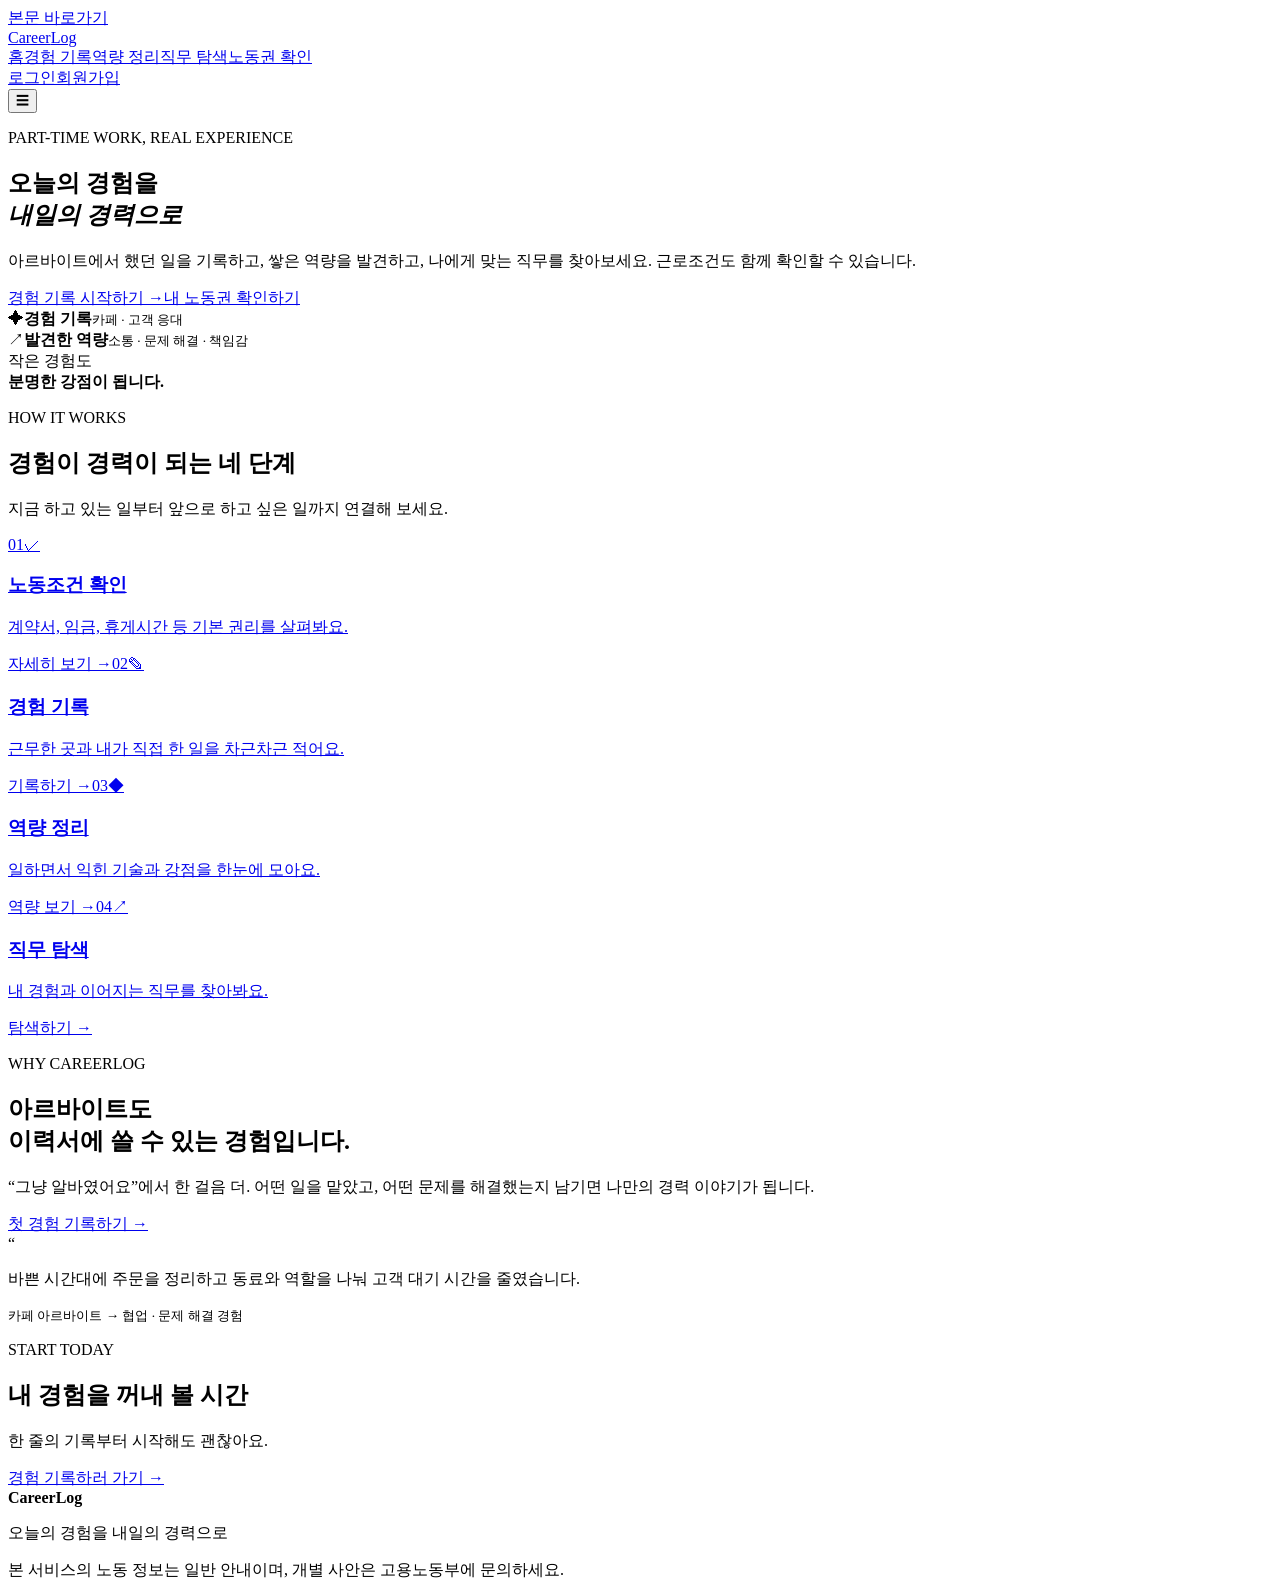
==== html/index.html @ abe77147 "홈 화면 구현 (#1)" ====
<!doctype html>
<html lang="ko">
  <head>
    <meta charset="UTF-8" />
    <meta name="viewport" content="width=device-width, initial-scale=1.0" />
    <title>CareerLog | 오늘의 경험을 내일의 경력으로</title>
    <link rel="stylesheet" href="../css/index.css" />
    <link rel="stylesheet" href="../css/home.css" />
    <script src="../js/common.js" defer></script>
  </head>
  <body>
    <a class="skip-link" href="#main">본문 바로가기</a>
    <header class="site-header">
      <div class="header-inner">
        <a class="brand" href="index.html">Career<span>Log</span></a>
        <nav aria-label="주 메뉴">
          <a href="index.html">홈</a><a href="experience.html">경험 기록</a
          ><a href="competency.html">역량 정리</a
          ><a href="job.html">직무 탐색</a><a href="labor.html">노동권 확인</a>
        </nav>
<div class="auth-links"><a href="login.html">로그인</a><a class="header-action" href="signup.html">회원가입</a></div>
        <button
          class="menu-button"
          type="button"
          aria-label="메뉴 열기"
          aria-expanded="false"
        >
          ☰
        </button>
      </div>
    </header>
    <main id="main">
      <section class="hero wrap">
        <div>
          <p class="eyebrow">PART-TIME WORK, REAL EXPERIENCE</p>
          <h1>오늘의 경험을<br /><em>내일의 경력으로</em></h1>
          <p class="hero-copy">
            아르바이트에서 했던 일을 기록하고, 쌓은 역량을 발견하고, 나에게 맞는
            직무를 찾아보세요. 근로조건도 함께 확인할 수 있습니다.
          </p>
          <div class="actions">
            <a class="button primary" href="experience.html"
              >경험 기록 시작하기 <span aria-hidden="true">→</span></a
            ><a class="button secondary" href="labor.html"
              >내 노동권 확인하기</a
            >
          </div>
        </div>
        <div class="hero-art" aria-hidden="true">
          <div class="art-card art-one">
            <span class="art-icon">✦</span><strong>경험 기록</strong
            ><small>카페 · 고객 응대</small>
          </div>
          <div class="art-card art-two">
            <span class="art-icon">↗</span><strong>발견한 역량</strong
            ><small>소통 · 문제 해결 · 책임감</small>
          </div>
          <div class="art-note">
            작은 경험도<br /><b>분명한 강점이 됩니다.</b>
          </div>
        </div>
      </section>
      <section class="section soft">
        <div class="wrap">
          <div class="section-heading">
            <p class="eyebrow">HOW IT WORKS</p>
            <h2>경험이 경력이 되는 네 단계</h2>
            <p>지금 하고 있는 일부터 앞으로 하고 싶은 일까지 연결해 보세요.</p>
          </div>
          <div class="step-grid">
            <a class="step-card" href="labor.html"
              ><span class="step-number">01</span
              ><span class="step-emoji" aria-hidden="true">✓</span>
              <h3>노동조건 확인</h3>
              <p>계약서, 임금, 휴게시간 등 기본 권리를 살펴봐요.</p>
              <span class="card-link">자세히 보기 →</span></a
            ><a class="step-card" href="experience.html"
              ><span class="step-number">02</span
              ><span class="step-emoji" aria-hidden="true">✎</span>
              <h3>경험 기록</h3>
              <p>근무한 곳과 내가 직접 한 일을 차근차근 적어요.</p>
              <span class="card-link">기록하기 →</span></a
            ><a class="step-card" href="competency.html"
              ><span class="step-number">03</span
              ><span class="step-emoji" aria-hidden="true">◆</span>
              <h3>역량 정리</h3>
              <p>일하면서 익힌 기술과 강점을 한눈에 모아요.</p>
              <span class="card-link">역량 보기 →</span></a
            ><a class="step-card" href="job.html"
              ><span class="step-number">04</span
              ><span class="step-emoji" aria-hidden="true">↗</span>
              <h3>직무 탐색</h3>
              <p>내 경험과 이어지는 직무를 찾아봐요.</p>
              <span class="card-link">탐색하기 →</span></a
            >
          </div>
        </div>
      </section>
      <section class="section wrap home-split">
        <div>
          <p class="eyebrow">WHY CAREERLOG</p>
          <h2>아르바이트도<br />이력서에 쓸 수 있는 경험입니다.</h2>
          <p>
            “그냥 알바였어요”에서 한 걸음 더. 어떤 일을 맡았고, 어떤 문제를
            해결했는지 남기면 나만의 경력 이야기가 됩니다.
          </p>
          <a class="text-link" href="experience.html">첫 경험 기록하기 →</a>
        </div>
        <div class="quote-card">
          <span aria-hidden="true">“</span>
          <p>
            바쁜 시간대에 주문을 정리하고 동료와 역할을 나눠 고객 대기 시간을
            줄였습니다.
          </p>
          <small>카페 아르바이트 → 협업 · 문제 해결 경험</small>
        </div>
      </section>
      <section class="section cta-section">
        <div class="wrap cta-inner">
          <div>
            <p class="eyebrow">START TODAY</p>
            <h2>내 경험을 꺼내 볼 시간</h2>
            <p>한 줄의 기록부터 시작해도 괜찮아요.</p>
          </div>
          <a class="button light" href="experience.html"
            >경험 기록하러 가기 →</a
          >
        </div>
      </section>
    </main>
    <footer class="site-footer">
      <div class="wrap footer-inner">
        <strong>CareerLog</strong>
        <p>오늘의 경험을 내일의 경력으로</p>
        <span
          >본 서비스의 노동 정보는 일반 안내이며, 개별 사안은 고용노동부에
          문의하세요.</span
        >
      </div>
    </footer>
  </body>
</html>
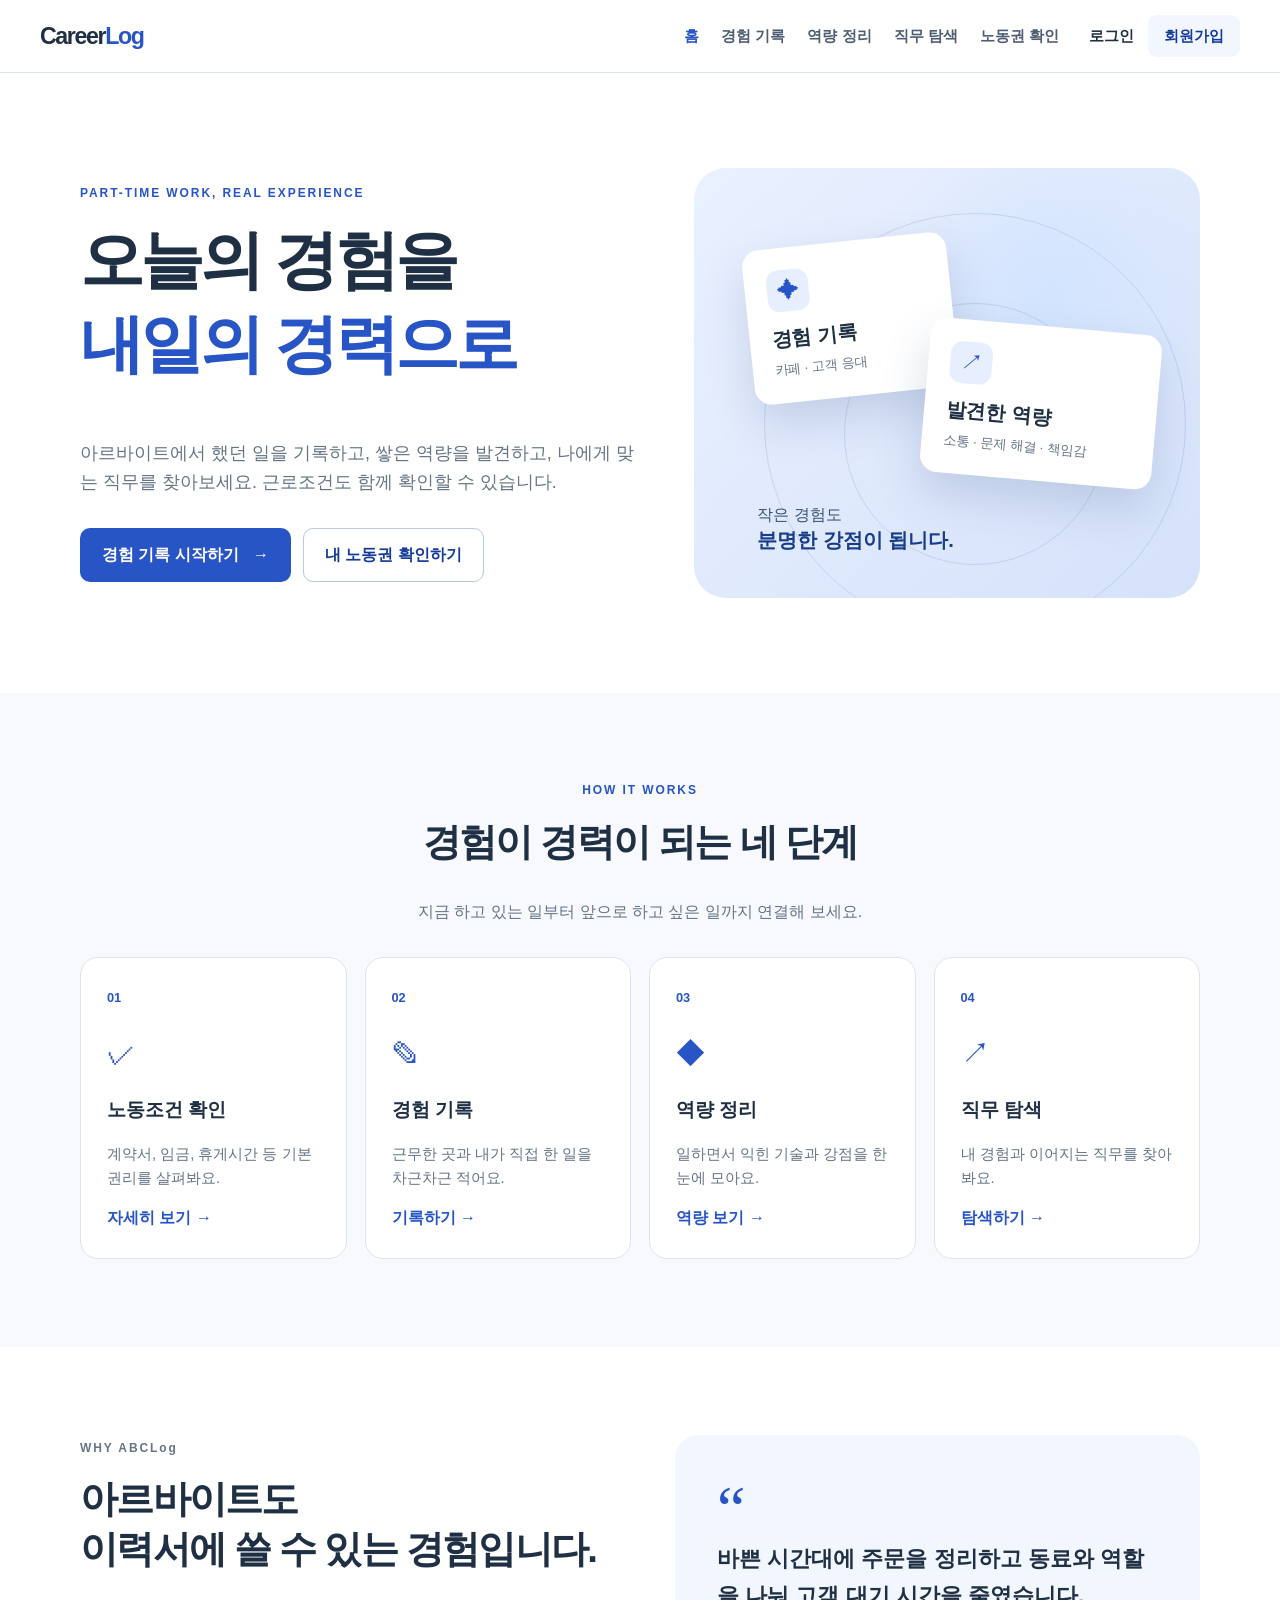
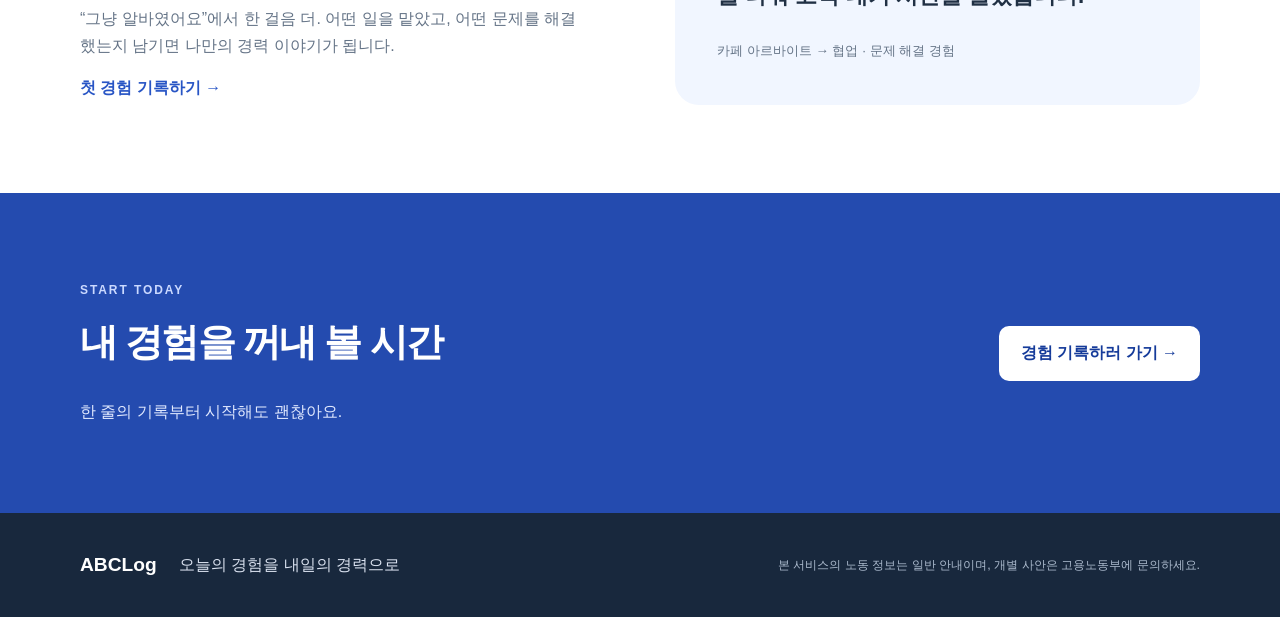
==== commit cd308c23: "홈 및 경험 화면 연결 수정 (#3)" ====
--- a/html/index.html
+++ b/html/index.html
@@ -3,7 +3,7 @@
   <head>
     <meta charset="UTF-8" />
     <meta name="viewport" content="width=device-width, initial-scale=1.0" />
-    <title>CareerLog | 오늘의 경험을 내일의 경력으로</title>
+    <title>ABCLog | 오늘의 경험을 내일의 경력으로</title>
     <link rel="stylesheet" href="../css/index.css" />
     <link rel="stylesheet" href="../css/home.css" />
     <script src="../js/common.js" defer></script>
@@ -98,7 +98,7 @@
       </section>
       <section class="section wrap home-split">
         <div>
-          <p class="eyebrow">WHY CAREERLOG</p>
+          <p class="eyebrow">WHY ABCLog</p>
           <h2>아르바이트도<br />이력서에 쓸 수 있는 경험입니다.</h2>
           <p>
             “그냥 알바였어요”에서 한 걸음 더. 어떤 일을 맡았고, 어떤 문제를
@@ -130,7 +130,7 @@
     </main>
     <footer class="site-footer">
       <div class="wrap footer-inner">
-        <strong>CareerLog</strong>
+        <strong>ABCLog</strong>
         <p>오늘의 경험을 내일의 경력으로</p>
         <span
           >본 서비스의 노동 정보는 일반 안내이며, 개별 사안은 고용노동부에
--- a/css/index.css
+++ b/css/index.css
@@ -0,0 +1,382 @@
+[hidden] { display: none !important; }
+:root {
+  --ink: #203044;
+  --muted: #657487;
+  --blue: #2855c5;
+  --blue-dark: #153b9a;
+  --pale: #f2f6ff;
+  --line: #dce4ef;
+  --white: #fff;
+  --green: #12775f;
+}
+* {
+  box-sizing: border-box;
+}
+html {
+  scroll-behavior: smooth;
+}
+body {
+  margin: 0;
+  color: var(--ink);
+  font-family: Arial, "Malgun Gothic", sans-serif;
+  line-height: 1.65;
+  background: #fff;
+}
+a {
+  color: inherit;
+  text-decoration: none;
+}
+button,
+input,
+textarea,
+select {
+  font: inherit;
+}
+button {
+  cursor: pointer;
+}
+img {
+  max-width: 100%;
+}
+h1,
+h2,
+h3,
+p {
+  margin-top: 0;
+}
+h1,
+h2,
+h3 {
+  line-height: 1.3;
+}
+h1 {
+  font-size: clamp(2.7rem, 5vw, 4.7rem);
+  letter-spacing: -0.06em;
+}
+h2 {
+  font-size: clamp(1.9rem, 3vw, 2.7rem);
+  letter-spacing: -0.045em;
+}
+h3 {
+  font-size: 1.2rem;
+}
+.wrap {
+  width: min(1120px, calc(100% - 40px));
+  margin-inline: auto;
+}
+.section {
+  padding: 88px 0;
+}
+.soft {
+  background: #f7f9fd;
+}
+.eyebrow {
+  font-size: 0.75rem;
+  font-weight: 800;
+  letter-spacing: 0.16em;
+  color: var(--blue);
+  margin-bottom: 16px;
+}
+.site-header {
+  position: sticky;
+  top: 0;
+  z-index: 10;
+  background: rgba(255, 255, 255, 0.96);
+  border-bottom: 1px solid var(--line);
+}
+.header-inner {
+  width: min(1200px, calc(100% - 40px));
+  min-height: 72px;
+  margin: auto;
+  display: flex;
+  align-items: center;
+  gap: 30px;
+}
+.brand {
+  font-size: 1.45rem;
+  font-weight: 900;
+  letter-spacing: -0.06em;
+  white-space: nowrap;
+}
+.brand span {
+  color: var(--blue);
+}
+.site-header nav {
+  display: flex;
+  gap: 22px;
+  margin-left: auto;
+}
+.site-header nav a {
+  font-size: 0.94rem;
+  font-weight: 700;
+  color: #4e5e72;
+}
+.site-header nav a:hover,
+.site-header nav a[aria-current="page"] {
+  color: var(--blue);
+}
+.header-action {
+  background: var(--pale);
+  color: var(--blue-dark);
+  padding: 9px 16px;
+  border-radius: 9px;
+  font-weight: 800;
+  white-space: nowrap;
+}
+.auth-links {
+  display: flex;
+  align-items: center;
+  gap: 14px;
+  white-space: nowrap;
+  font-size: 0.92rem;
+  font-weight: 800;
+}
+.auth-links a:hover { color: var(--blue); }
+.auth-links .header-action:hover { background: #e5edff; }
+.menu-button {
+  display: none;
+  border: 0;
+  background: none;
+  font-size: 1.6rem;
+}
+.skip-link {
+  position: absolute;
+  top: -60px;
+  left: 10px;
+  padding: 10px;
+  background: #fff;
+  z-index: 30;
+}
+.skip-link:focus {
+  top: 10px;
+}
+.button {
+  display: inline-flex;
+  align-items: center;
+  justify-content: center;
+  gap: 14px;
+  padding: 13px 21px;
+  border: 1px solid transparent;
+  border-radius: 10px;
+  font-weight: 800;
+  min-height: 48px;
+  transition:
+    transform 0.2s,
+    background 0.2s;
+}
+.button:hover {
+  transform: translateY(-2px);
+}
+.button.primary {
+  color: white;
+  background: var(--blue);
+}
+.button.primary:hover {
+  background: var(--blue-dark);
+}
+.button.secondary {
+  background: white;
+  border-color: #b9c9e0;
+  color: var(--blue-dark);
+}
+.button.light {
+  background: white;
+  color: var(--blue-dark);
+}
+.button.small {
+  padding: 8px 13px;
+  min-height: 36px;
+  font-size: 0.9rem;
+}
+.button.danger {
+  background: #fff1f0;
+  color: #a3332d;
+}
+.button:focus-visible,
+a:focus-visible,
+input:focus-visible,
+select:focus-visible,
+textarea:focus-visible {
+  outline: 3px solid #f1a932;
+  outline-offset: 3px;
+}
+.page-hero {
+  background: linear-gradient(125deg, #f0f5ff, #fff);
+  padding: 60px 0;
+}
+.page-hero h1 {
+  font-size: clamp(2.4rem, 4vw, 3.8rem);
+  margin-bottom: 14px;
+}
+.page-hero p:last-child {
+  max-width: 670px;
+  color: var(--muted);
+  font-size: 1.08rem;
+  margin-bottom: 0;
+}
+.panel {
+  background: #fff;
+  border: 1px solid var(--line);
+  border-radius: 18px;
+  padding: 28px;
+  box-shadow: 0 10px 30px rgba(31, 63, 107, 0.04);
+}
+.grid-two {
+  display: grid;
+  grid-template-columns: 1fr 1fr;
+  gap: 24px;
+}
+.field {
+  display: flex;
+  flex-direction: column;
+  gap: 7px;
+  margin-bottom: 16px;
+}
+.field label {
+  font-weight: 800;
+  font-size: 0.94rem;
+}
+.field input,
+.field textarea,
+.field select {
+  width: 100%;
+  border: 1px solid #b8c5d4;
+  border-radius: 9px;
+  padding: 11px 12px;
+  background: #fff;
+  color: var(--ink);
+}
+.field textarea {
+  min-height: 110px;
+  resize: vertical;
+}
+.hint,
+.muted {
+  color: var(--muted);
+}
+.hint {
+  font-size: 0.86rem;
+}
+.badge {
+  display: inline-block;
+  border-radius: 100px;
+  background: var(--pale);
+  color: var(--blue-dark);
+  padding: 4px 11px;
+  font-size: 0.82rem;
+  font-weight: 800;
+  margin: 3px 4px 3px 0;
+}
+.empty {
+  padding: 48px 24px;
+  text-align: center;
+  background: #f7f9fd;
+  border: 1px dashed #b8c9e2;
+  border-radius: 16px;
+  color: var(--muted);
+}
+.empty strong {
+  display: block;
+  color: var(--ink);
+  font-size: 1.2rem;
+}
+.site-footer {
+  background: #18283d;
+  color: #d9e1ef;
+  padding: 36px 0;
+}
+.footer-inner {
+  display: flex;
+  align-items: center;
+  gap: 22px;
+  flex-wrap: wrap;
+}
+.footer-inner strong {
+  font-size: 1.2rem;
+  color: #fff;
+}
+.footer-inner p {
+  margin: 0;
+}
+.footer-inner span {
+  font-size: 0.78rem;
+  color: #acbbce;
+  margin-left: auto;
+}
+.content-section {
+  padding: 55px 0 90px;
+}
+.section-title {
+  margin-bottom: 24px;
+}
+.section-title p {
+  color: var(--muted);
+  margin-bottom: 0;
+}
+.notice {
+  padding: 15px 18px;
+  background: #eff6ff;
+  border-left: 4px solid var(--blue);
+  border-radius: 7px;
+  color: #334860;
+  margin: 24px 0;
+}
+.status {
+  min-height: 24px;
+  color: var(--green);
+  font-weight: 700;
+}
+ul.clean {
+  padding-left: 20px;
+}
+@media (max-width: 850px) {
+  .header-inner {
+    flex-wrap: wrap;
+    gap: 14px;
+    padding: 14px 0;
+  }
+  .auth-links {
+    margin-left: auto;
+  }
+  .menu-button {
+    display: block;
+  }
+  .site-header nav {
+    display: none;
+    order: 4;
+    width: 100%;
+    margin: 0;
+    flex-direction: column;
+    gap: 0;
+  }
+  .site-header nav.open {
+    display: flex;
+  }
+  .site-header nav a {
+    padding: 10px;
+    border-top: 1px solid var(--line);
+  }
+  .grid-two {
+    grid-template-columns: 1fr;
+  }
+  .section {
+    padding: 64px 0;
+  }
+  .footer-inner span {
+    margin-left: 0;
+  }
+}
+@media (max-width: 520px) {
+  .wrap,
+  .header-inner {
+    width: min(100% - 28px, 1120px);
+  }
+  .panel {
+    padding: 20px;
+  }
+  .header-action {
+    font-size: 0.86rem;
+    padding: 7px 10px;
+  }
+  .auth-links { gap: 9px; font-size: 0.86rem; }
+}
--- a/css/home.css
+++ b/css/home.css
@@ -0,0 +1,244 @@
+.hero {
+  display: grid;
+  grid-template-columns: 1.05fr 0.95fr;
+  align-items: center;
+  gap: 55px;
+  min-height: 620px;
+  padding-top: 75px;
+  padding-bottom: 75px;
+}
+.hero h1 em {
+  font-style: normal;
+  color: var(--blue);
+}
+.hero-copy {
+  max-width: 565px;
+  font-size: 1.12rem;
+  color: var(--muted);
+}
+.actions {
+  display: flex;
+  gap: 12px;
+  flex-wrap: wrap;
+  margin-top: 30px;
+}
+.hero-art {
+  height: 430px;
+  border-radius: 32px;
+  position: relative;
+  background:
+    radial-gradient(circle at 70% 30%, #d2e4ff, transparent 35%),
+    linear-gradient(135deg, #eaf1ff, #d5e2fa);
+  overflow: hidden;
+}
+.hero-art:before,
+.hero-art:after {
+  content: "";
+  position: absolute;
+  border: 1px solid rgba(49, 92, 182, 0.16);
+  border-radius: 50%;
+}
+.hero-art:before {
+  width: 420px;
+  height: 420px;
+  left: 70px;
+  top: 45px;
+}
+.hero-art:after {
+  width: 260px;
+  height: 260px;
+  left: 150px;
+  top: 135px;
+}
+.art-card {
+  position: absolute;
+  background: white;
+  border-radius: 17px;
+  padding: 22px;
+  box-shadow: 0 20px 45px rgba(35, 67, 119, 0.17);
+  display: flex;
+  flex-direction: column;
+  gap: 3px;
+  z-index: 1;
+}
+.art-card strong {
+  font-size: 1.25rem;
+}
+.art-card small {
+  color: var(--muted);
+}
+.art-icon {
+  display: grid;
+  place-items: center;
+  width: 42px;
+  height: 42px;
+  border-radius: 12px;
+  background: #e7efff;
+  color: var(--blue);
+  font-size: 1.4rem;
+  margin-bottom: 8px;
+}
+.art-one {
+  top: 73px;
+  left: 54px;
+  width: 205px;
+  transform: rotate(-6deg);
+}
+.art-two {
+  right: 43px;
+  top: 158px;
+  width: 232px;
+  transform: rotate(5deg);
+}
+.art-note {
+  position: absolute;
+  bottom: 44px;
+  left: 63px;
+  color: #385177;
+  z-index: 1;
+  line-height: 1.4;
+}
+.art-note b {
+  color: #173c88;
+  font-size: 1.25rem;
+}
+.section-heading {
+  text-align: center;
+  margin-bottom: 32px;
+}
+.section-heading p:last-child {
+  color: var(--muted);
+}
+.step-grid {
+  display: grid;
+  grid-template-columns: repeat(4, 1fr);
+  gap: 18px;
+}
+.step-card {
+  background: white;
+  border: 1px solid var(--line);
+  padding: 26px;
+  border-radius: 18px;
+  min-height: 285px;
+  transition:
+    transform 0.2s,
+    box-shadow 0.2s;
+}
+.step-card:hover {
+  transform: translateY(-5px);
+  box-shadow: 0 12px 30px #1f3f6b14;
+}
+.step-number {
+  font-size: 0.8rem;
+  font-weight: 900;
+  color: var(--blue);
+}
+.step-emoji {
+  display: block;
+  font-size: 1.8rem;
+  color: var(--blue);
+  margin: 20px 0;
+}
+.step-card p {
+  font-size: 0.92rem;
+  color: var(--muted);
+}
+.card-link,
+.text-link {
+  color: var(--blue);
+  font-weight: 800;
+}
+.home-split {
+  display: grid;
+  grid-template-columns: 1fr 1fr;
+  align-items: center;
+  gap: 70px;
+}
+.home-split p {
+  max-width: 500px;
+  color: var(--muted);
+}
+.quote-card {
+  padding: 42px;
+  background: #f1f6ff;
+  border-radius: 24px;
+}
+.quote-card span {
+  font-family: Georgia, serif;
+  color: var(--blue);
+  font-size: 4rem;
+  line-height: 1;
+}
+.quote-card p {
+  color: var(--ink);
+  font-size: 1.4rem;
+  font-weight: 800;
+}
+.quote-card small {
+  color: var(--muted);
+}
+.cta-section {
+  background: #244baf;
+  color: white;
+}
+.cta-section .eyebrow {
+  color: #cbd9ff;
+}
+.cta-inner {
+  display: flex;
+  align-items: center;
+  justify-content: space-between;
+  gap: 30px;
+}
+.cta-inner p:last-child {
+  margin-bottom: 0;
+  color: #e2eaff;
+}
+@media (max-width: 850px) {
+  .hero {
+    grid-template-columns: 1fr;
+    gap: 30px;
+  }
+  .hero-art {
+    height: 330px;
+  }
+  .step-grid {
+    grid-template-columns: repeat(2, 1fr);
+  }
+  .home-split {
+    grid-template-columns: 1fr;
+    gap: 30px;
+  }
+}
+@media (max-width: 520px) {
+  .hero {
+    padding-top: 50px;
+  }
+  .hero-art {
+    height: 285px;
+  }
+  .art-one {
+    left: 23px;
+    top: 30px;
+  }
+  .art-two {
+    right: 18px;
+    top: 100px;
+  }
+  .art-note {
+    left: 28px;
+    bottom: 20px;
+  }
+  .step-grid {
+    grid-template-columns: 1fr;
+  }
+  .step-card {
+    min-height: 0;
+  }
+  .cta-inner {
+    display: block;
+  }
+  .cta-inner .button {
+    margin-top: 22px;
+  }
+}
